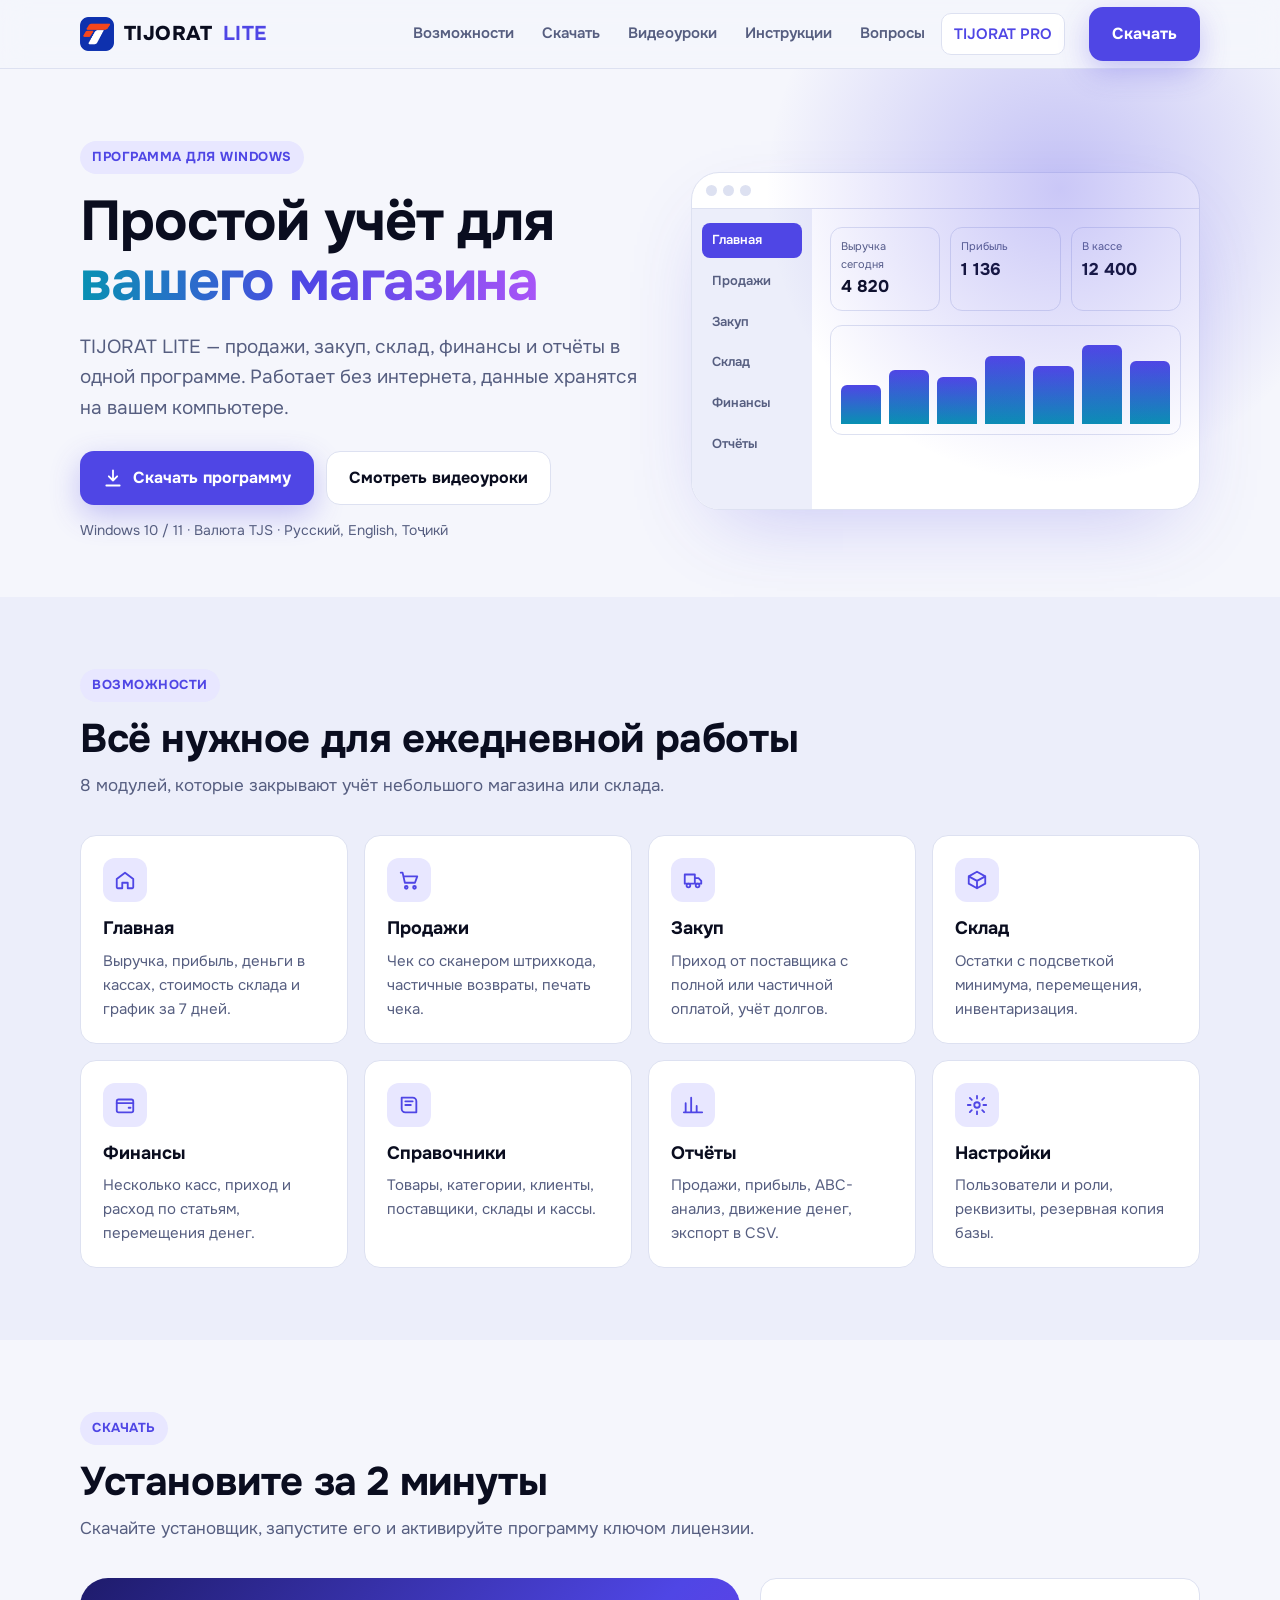
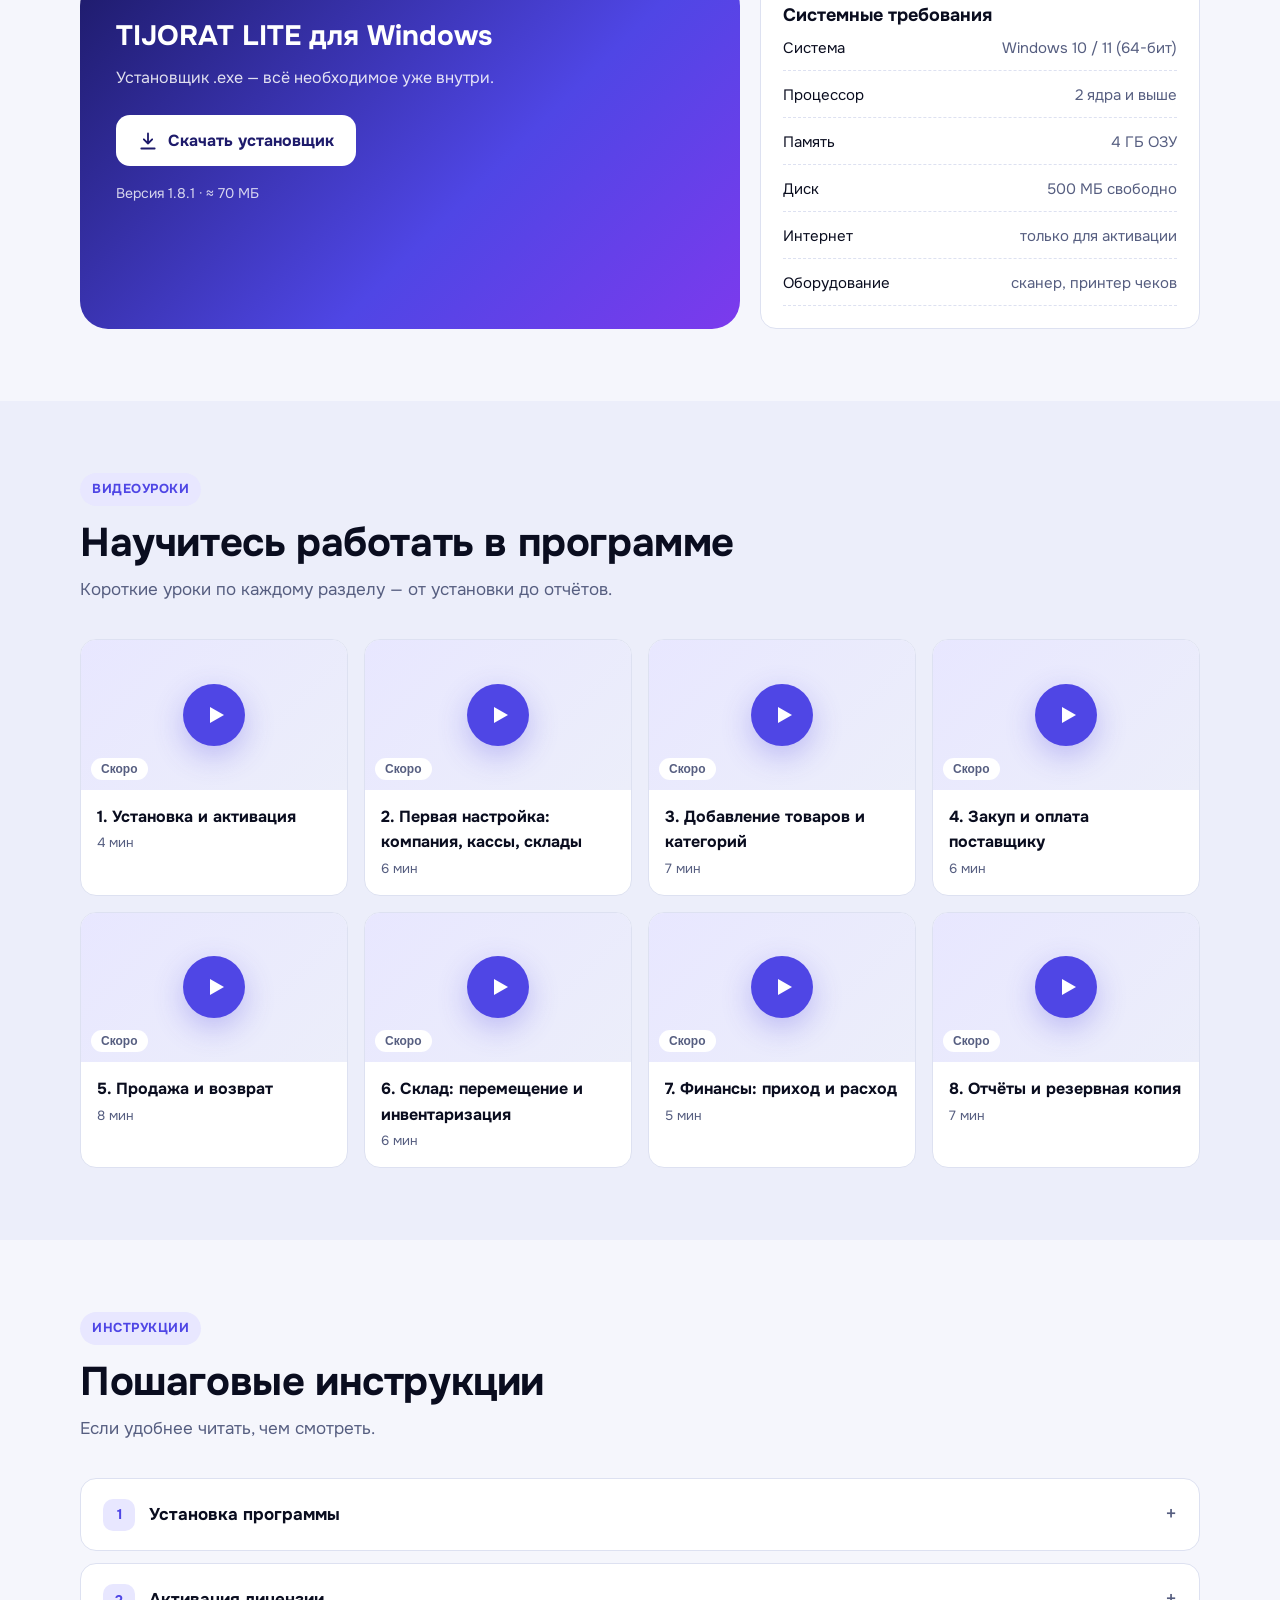
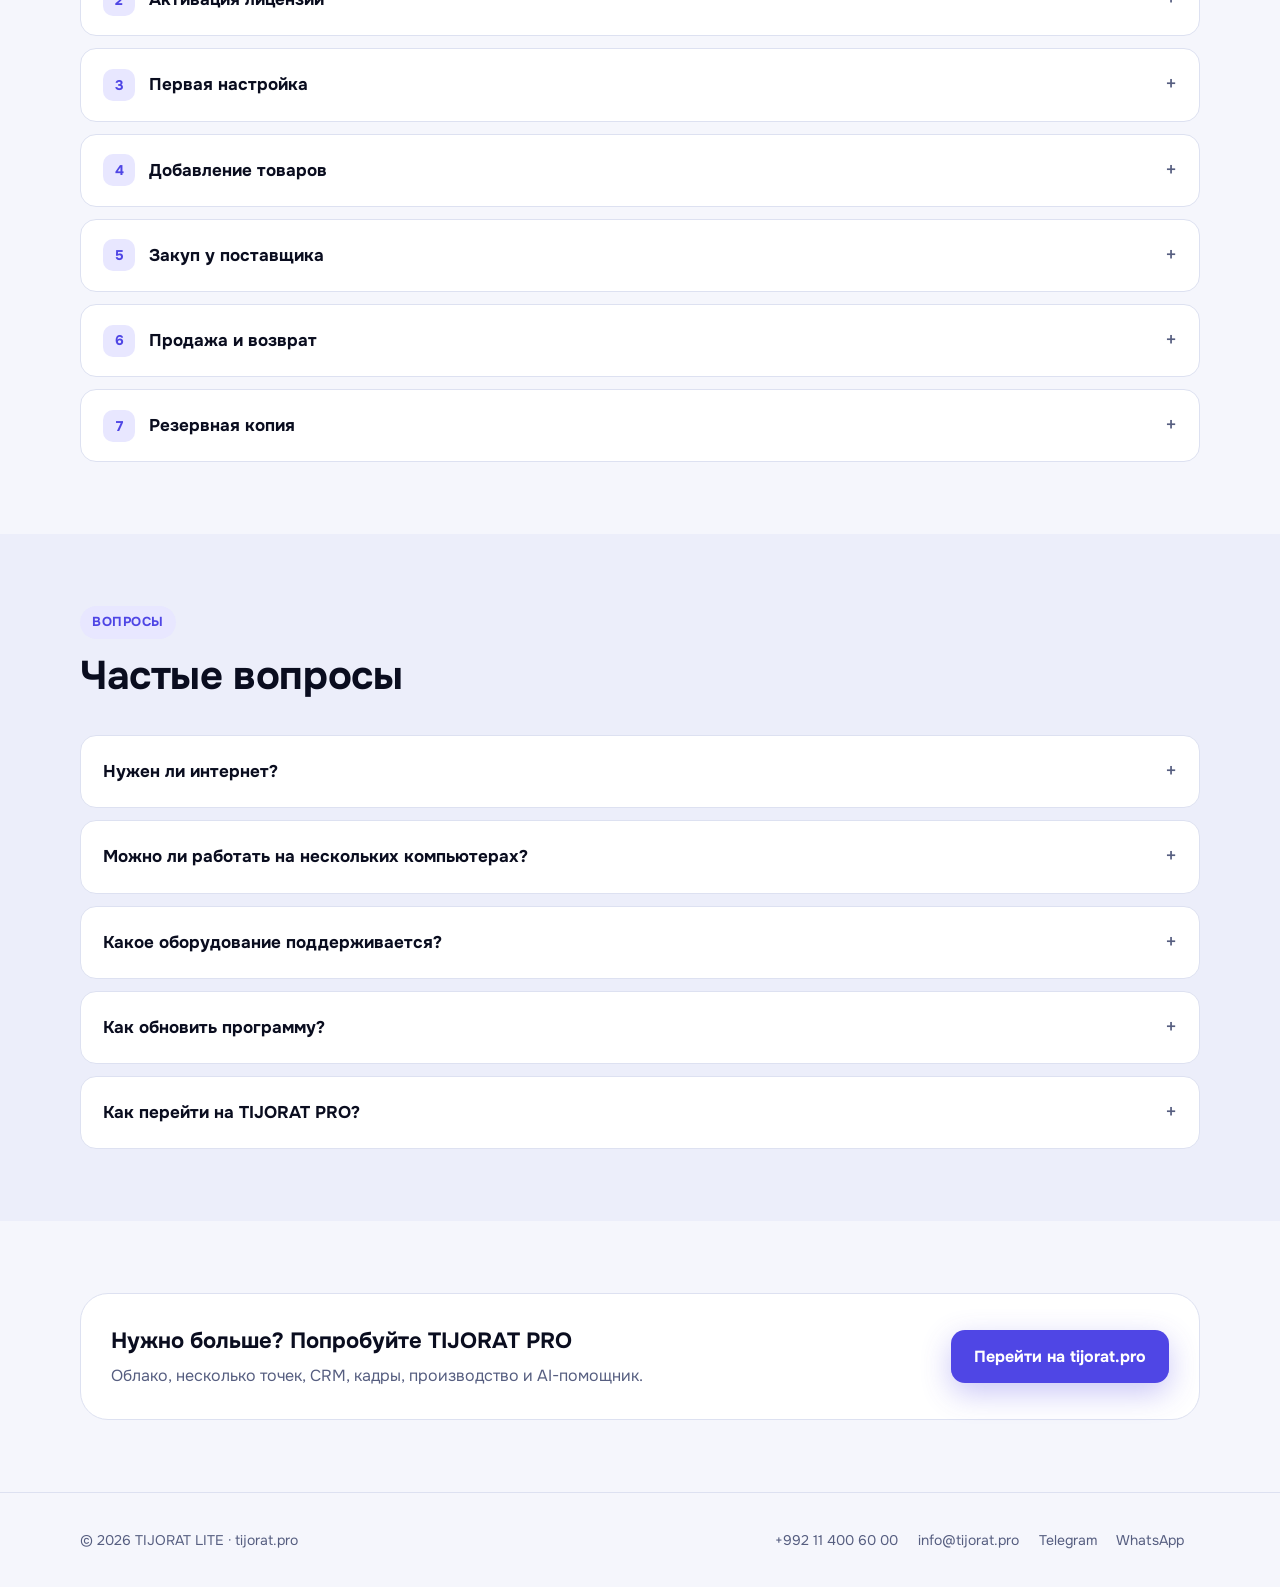
==== tijorat.lite/site/index.html @ 74579e00 "Add Lite website with license admin, link sites, user access settings - tijorat.lite: new lite.tijor" ====
<!doctype html>
<html lang="ru">
<head>
<meta charset="utf-8">
<meta name="viewport" content="width=device-width, initial-scale=1">
<title>TIJORAT LITE — простая программа учёта для магазина</title>
<meta name="description" content="TIJORAT LITE — офлайн-программа для Windows: продажи, закуп, склад, финансы и отчёты. Скачайте бесплатно, смотрите видеоуроки и инструкции.">
<link rel="icon" type="image/png" href="[data-uri]">
<link rel="apple-touch-icon" href="img/logo-mark.png">
<link rel="preconnect" href="https://fonts.googleapis.com">
<link rel="preconnect" href="https://fonts.gstatic.com" crossorigin>
<link href="https://fonts.googleapis.com/css2?family=Onest:wght@400;500;600;700;800&display=swap" rel="stylesheet">
<style>
:root {
  --bg:#f5f6fc; --soft:#eceefa; --card:#fff; --fg:#0a0d1f; --muted:#565e80; --line:#dde1f1;
  --brand:#4f46e5; --brand-ink:#fff; --brand-soft:#e8e7ff; --mint:#0891b2; --violet:#a855f7;
  --sun:#f59e0b; --glow:rgba(79,70,229,.30); --r-lg:28px; --r:16px;
  color-scheme: light;
}
@media (prefers-color-scheme: dark) {
  :root {
    --bg:#080b1c; --soft:#121733; --card:#0f1430; --fg:#eef1ff; --muted:#9aa3c7; --line:#232a4d;
    --brand:#7c74ff; --brand-soft:#1d1f4a; --mint:#22d3ee; --glow:rgba(124,116,255,.35);
    color-scheme: dark;
  }
}
* { box-sizing: border-box; }
html { scroll-behavior: smooth; scroll-padding-top: 80px; }
body { margin:0; background:var(--bg); color:var(--fg); font:16px/1.6 "Onest","Segoe UI",system-ui,sans-serif; }
a { color: var(--brand); }
.wrap { max-width:1160px; margin:0 auto; padding:0 20px; }
.btn { display:inline-flex; align-items:center; gap:10px; padding:13px 22px; border-radius:14px; font-weight:700; text-decoration:none; border:1px solid var(--line); color:var(--fg); background:var(--card); transition:transform .15s, box-shadow .15s; cursor:pointer; font:inherit; font-weight:700; }
.btn:hover { transform:translateY(-1px); }
.btn-brand { background:var(--brand); color:var(--brand-ink); border-color:transparent; box-shadow:0 10px 30px var(--glow); }
.btn svg { width:20px; height:20px; }

/* header */
header { position:sticky; top:0; z-index:50; backdrop-filter:blur(14px); background:color-mix(in srgb, var(--bg) 82%, transparent); border-bottom:1px solid var(--line); }
.bar { display:flex; align-items:center; gap:24px; height:68px; }
.logo { display:flex; align-items:center; gap:10px; font-weight:800; font-size:20px; color:var(--fg); text-decoration:none; letter-spacing:.02em; }
.logo img { width:34px; height:34px; }
.logo b { color:var(--brand); }
.links { display:flex; gap:4px; margin-left:auto; }
.links a { padding:8px 12px; border-radius:10px; color:var(--muted); text-decoration:none; font-weight:600; font-size:15px; }
.links a:hover { color:var(--fg); background:var(--soft); }
.links a.pro { color:var(--brand); }
.burger { display:none; margin-left:auto; background:none; border:1px solid var(--line); border-radius:10px; width:42px; height:42px; color:var(--fg); font-size:20px; cursor:pointer; }
@media (max-width:900px) {
  .links { display:none; position:absolute; top:68px; left:0; right:0; flex-direction:column; background:var(--card); padding:12px 16px; border-bottom:1px solid var(--line); }
  .links.open { display:flex; }
  .links a { padding:14px; font-size:17px; }
  .burger { display:block; }
  .bar .btn-brand { display:none; }
}

/* hero */
.hero { padding:72px 0 56px; position:relative; overflow:hidden; }
.hero::before { content:""; position:absolute; inset:-200px -100px auto auto; width:640px; height:640px; background:radial-gradient(circle, var(--glow), transparent 65%); pointer-events:none; }
.hero-grid { display:grid; grid-template-columns:1.05fr .95fr; gap:48px; align-items:center; }
.tag { display:inline-block; padding:6px 12px; border-radius:999px; background:var(--brand-soft); color:var(--brand); font-weight:700; font-size:13px; letter-spacing:.04em; text-transform:uppercase; }
h1 { font-size:clamp(34px,5vw,56px); line-height:1.08; margin:18px 0; letter-spacing:-.02em; }
h1 span { background:linear-gradient(90deg,var(--mint),var(--brand),var(--violet)); -webkit-background-clip:text; background-clip:text; color:transparent; }
.lead { color:var(--muted); font-size:19px; max-width:560px; }
.cta { display:flex; flex-wrap:wrap; gap:12px; margin:28px 0 14px; }
.meta { color:var(--muted); font-size:14px; }
.mock { background:var(--card); border:1px solid var(--line); border-radius:var(--r-lg); box-shadow:0 30px 80px -30px var(--glow); overflow:hidden; }
.mock-top { display:flex; gap:6px; padding:12px 14px; border-bottom:1px solid var(--line); }
.mock-top i { width:11px; height:11px; border-radius:50%; background:var(--line); }
.mock-body { display:grid; grid-template-columns:120px 1fr; min-height:300px; }
.mock-side { background:var(--soft); padding:14px 10px; display:grid; gap:6px; align-content:start; font-size:13px; font-weight:600; color:var(--muted); }
.mock-side div { padding:7px 10px; border-radius:8px; }
.mock-side .on { background:var(--brand); color:#fff; }
.mock-main { padding:18px; display:grid; gap:14px; align-content:start; }
.kpis { display:grid; grid-template-columns:repeat(3,1fr); gap:10px; }
.kpi { border:1px solid var(--line); border-radius:12px; padding:10px; }
.kpi small { color:var(--muted); font-size:11px; display:block; }
.kpi b { font-size:17px; }
.bars { display:flex; align-items:flex-end; gap:8px; height:110px; padding:10px; border:1px solid var(--line); border-radius:12px; }
.bars span { flex:1; border-radius:6px 6px 0 0; background:linear-gradient(var(--brand),var(--mint)); }
@media (max-width:900px) { .hero-grid { grid-template-columns:1fr; } .hero { padding-top:44px; } }

/* sections */
section { padding:72px 0; }
.alt { background:var(--soft); }
.head { max-width:720px; margin-bottom:36px; }
h2 { font-size:clamp(28px,3.6vw,40px); line-height:1.15; margin:14px 0 10px; letter-spacing:-.01em; }
.head p { color:var(--muted); margin:0; font-size:17px; }
.grid { display:grid; gap:16px; grid-template-columns:repeat(auto-fill,minmax(250px,1fr)); }
.card { background:var(--card); border:1px solid var(--line); border-radius:var(--r); padding:22px; }
.card h3 { margin:12px 0 6px; font-size:18px; }
.card p { margin:0; color:var(--muted); font-size:15px; }
.ico { width:44px; height:44px; border-radius:12px; display:grid; place-items:center; background:var(--brand-soft); color:var(--brand); }
.ico svg { width:22px; height:22px; }

/* download */
.dl { display:grid; grid-template-columns:1.2fr .8fr; gap:20px; }
.dl-main { background:linear-gradient(135deg,#1e1b6b,var(--brand) 60%,#7c3aed); color:#fff; border-radius:var(--r-lg); padding:36px; position:relative; overflow:hidden; }
.dl-main h3 { font-size:28px; margin:0 0 6px; }
.dl-main p { opacity:.85; margin:0 0 24px; }
.dl-main .btn { background:#fff; color:#1e1b6b; border:0; }
.dl-main .ver { margin-top:16px; font-size:14px; opacity:.8; }
.req { list-style:none; padding:0; margin:0; display:grid; gap:12px; }
.req li { display:flex; justify-content:space-between; gap:12px; border-bottom:1px dashed var(--line); padding-bottom:10px; font-size:15px; }
.req li span { color:var(--muted); }
@media (max-width:800px) { .dl { grid-template-columns:1fr; } .dl-main { padding:26px; } }

/* videos */
.video { background:var(--card); border:1px solid var(--line); border-radius:var(--r); overflow:hidden; }
.thumb { aspect-ratio:16/9; position:relative; background:linear-gradient(135deg,var(--brand-soft),var(--soft)); display:grid; place-items:center; cursor:pointer; border:0; width:100%; padding:0; }
.thumb img { position:absolute; inset:0; width:100%; height:100%; object-fit:cover; }
.thumb .play { position:relative; width:62px; height:62px; border-radius:50%; background:var(--brand); display:grid; place-items:center; box-shadow:0 10px 30px var(--glow); }
.thumb .play svg { width:24px; height:24px; fill:#fff; margin-left:4px; }
.thumb .soon { position:absolute; bottom:10px; left:10px; background:var(--card); color:var(--muted); font-size:12px; font-weight:700; padding:4px 10px; border-radius:999px; }
.video iframe { width:100%; aspect-ratio:16/9; border:0; display:block; }
.video .vt { padding:14px 16px; }
.video .vt b { display:block; }
.video .vt small { color:var(--muted); }

/* guides */
.guides { display:grid; gap:12px; }
details { background:var(--card); border:1px solid var(--line); border-radius:var(--r); padding:0 22px; }
summary { cursor:pointer; list-style:none; padding:18px 0; font-weight:700; font-size:17px; display:flex; gap:14px; align-items:center; }
summary::-webkit-details-marker { display:none; }
summary .n { flex:none; width:32px; height:32px; border-radius:10px; background:var(--brand-soft); color:var(--brand); display:grid; place-items:center; font-size:14px; }
summary::after { content:"+"; margin-left:auto; color:var(--muted); font-size:22px; font-weight:400; }
details[open] summary::after { content:"−"; }
details ol, details ul { margin:0 0 20px; padding-left:22px; color:var(--muted); }
details li { margin:6px 0; }
details li b { color:var(--fg); }

/* pro banner */
.pro { display:flex; flex-wrap:wrap; gap:20px; align-items:center; justify-content:space-between; border:1px solid var(--line); background:var(--card); border-radius:var(--r-lg); padding:30px; }
.pro h3 { margin:0 0 4px; font-size:22px; }
.pro p { margin:0; color:var(--muted); }

footer { border-top:1px solid var(--line); padding:36px 0; color:var(--muted); font-size:14px; }
.f { display:flex; flex-wrap:wrap; gap:20px; justify-content:space-between; align-items:center; }
.f a { color:var(--muted); text-decoration:none; margin-right:16px; }
.f a:hover { color:var(--fg); }
</style>
</head>
<body>

<header>
  <div class="wrap bar">
    <a class="logo" href="#top"><img src="img/logo-mark.png" alt="">TIJORAT <b>LITE</b></a>
    <nav class="links" id="nav">
      <a href="#features">Возможности</a>
      <a href="#download">Скачать</a>
      <a href="#videos">Видеоуроки</a>
      <a href="#guides">Инструкции</a>
      <a href="#faq">Вопросы</a>
      <a class="pro" href="https://tijorat.pro" target="_blank" rel="noopener">TIJORAT PRO</a>
    </nav>
    <a class="btn btn-brand" href="#download">Скачать</a>
    <button class="burger" id="burger" aria-label="Меню">☰</button>
  </div>
</header>

<main id="top">
<!-- HERO -->
<div class="hero">
  <div class="wrap hero-grid">
    <div>
      <span class="tag">Программа для Windows</span>
      <h1>Простой учёт для <span>вашего магазина</span></h1>
      <p class="lead">TIJORAT LITE — продажи, закуп, склад, финансы и отчёты в одной программе. Работает без интернета, данные хранятся на вашем компьютере.</p>
      <div class="cta">
        <a class="btn btn-brand" href="#download"><svg viewBox="0 0 24 24" fill="none" stroke="currentColor" stroke-width="2.2" stroke-linecap="round" stroke-linejoin="round"><path d="M12 3v12m0 0-5-5m5 5 5-5M4 21h16"/></svg>Скачать программу</a>
        <a class="btn" href="#videos">Смотреть видеоуроки</a>
      </div>
      <div class="meta">Windows 10 / 11 · Валюта TJS · Русский, English, Тоҷикӣ</div>
    </div>
    <div class="mock" aria-hidden="true">
      <div class="mock-top"><i></i><i></i><i></i></div>
      <div class="mock-body">
        <div class="mock-side"><div class="on">Главная</div><div>Продажи</div><div>Закуп</div><div>Склад</div><div>Финансы</div><div>Отчёты</div></div>
        <div class="mock-main">
          <div class="kpis">
            <div class="kpi"><small>Выручка сегодня</small><b>4 820</b></div>
            <div class="kpi"><small>Прибыль</small><b>1 136</b></div>
            <div class="kpi"><small>В кассе</small><b>12 400</b></div>
          </div>
          <div class="bars"><span style="height:45%"></span><span style="height:62%"></span><span style="height:54%"></span><span style="height:78%"></span><span style="height:66%"></span><span style="height:90%"></span><span style="height:72%"></span></div>
        </div>
      </div>
    </div>
  </div>
</div>

<!-- FEATURES -->
<section id="features" class="alt">
  <div class="wrap">
    <div class="head"><span class="tag">Возможности</span><h2>Всё нужное для ежедневной работы</h2><p>8 модулей, которые закрывают учёт небольшого магазина или склада.</p></div>
    <div class="grid" id="feat"></div>
  </div>
</section>

<!-- DOWNLOAD -->
<section id="download">
  <div class="wrap">
    <div class="head"><span class="tag">Скачать</span><h2>Установите за 2 минуты</h2><p>Скачайте установщик, запустите его и активируйте программу ключом лицензии.</p></div>
    <div class="dl">
      <div class="dl-main">
        <h3>TIJORAT LITE для Windows</h3>
        <p>Установщик .exe — всё необходимое уже внутри.</p>
        <a class="btn" id="dl-link" href="downloads/TijoratLite-Setup.exe" download><svg viewBox="0 0 24 24" fill="none" stroke="currentColor" stroke-width="2.2" stroke-linecap="round" stroke-linejoin="round"><path d="M12 3v12m0 0-5-5m5 5 5-5M4 21h16"/></svg>Скачать установщик</a>
        <div class="ver" id="dl-ver"></div>
      </div>
      <div class="card">
        <h3 style="margin-top:0">Системные требования</h3>
        <ul class="req">
          <li>Система <span>Windows 10 / 11 (64-бит)</span></li>
          <li>Процессор <span>2 ядра и выше</span></li>
          <li>Память <span>4 ГБ ОЗУ</span></li>
          <li>Диск <span>500 МБ свободно</span></li>
          <li>Интернет <span>только для активации</span></li>
          <li>Оборудование <span>сканер, принтер чеков</span></li>
        </ul>
      </div>
    </div>
  </div>
</section>

<!-- VIDEOS -->
<section id="videos" class="alt">
  <div class="wrap">
    <div class="head"><span class="tag">Видеоуроки</span><h2>Научитесь работать в программе</h2><p>Короткие уроки по каждому разделу — от установки до отчётов.</p></div>
    <div class="grid" id="vids"></div>
  </div>
</section>

<!-- GUIDES -->
<section id="guides">
  <div class="wrap">
    <div class="head"><span class="tag">Инструкции</span><h2>Пошаговые инструкции</h2><p>Если удобнее читать, чем смотреть.</p></div>
    <div class="guides" id="guide-list"></div>
  </div>
</section>

<!-- FAQ -->
<section id="faq" class="alt">
  <div class="wrap">
    <div class="head"><span class="tag">Вопросы</span><h2>Частые вопросы</h2></div>
    <div class="guides" id="faq-list"></div>
  </div>
</section>

<section>
  <div class="wrap">
    <div class="pro">
      <div><h3>Нужно больше? Попробуйте TIJORAT PRO</h3><p>Облако, несколько точек, CRM, кадры, производство и AI-помощник.</p></div>
      <a class="btn btn-brand" href="https://tijorat.pro" target="_blank" rel="noopener">Перейти на tijorat.pro</a>
    </div>
  </div>
</section>
</main>

<footer>
  <div class="wrap f">
    <div>© <span id="year"></span> TIJORAT LITE · <a href="https://tijorat.pro" target="_blank" rel="noopener">tijorat.pro</a></div>
    <div>
      <a href="tel:+992114006000">+992 11 400 60 00</a>
      <a href="mailto:info@tijorat.pro">info@tijorat.pro</a>
      <a href="https://t.me/tijorat_pro" target="_blank" rel="noopener">Telegram</a>
      <a href="https://wa.me/992114006000" target="_blank" rel="noopener">WhatsApp</a>
    </div>
  </div>
</footer>

<script>
/* ===================== НАСТРОЙКИ — меняйте здесь ===================== */
const CONFIG = {
  version: "1.8.1",
  // Файл установщика положите в папку downloads/ (или укажите полную ссылку)
  downloadUrl: "downloads/TijoratLite-Setup-1.8.1.exe",
  downloadSize: "≈ 70 МБ",
  // Видеоуроки: youtube — ID ролика (часть после v=). Пустой ID = «Скоро».
  videos: [
    { title: "Установка и активация", time: "4 мин", youtube: "" },
    { title: "Первая настройка: компания, кассы, склады", time: "6 мин", youtube: "" },
    { title: "Добавление товаров и категорий", time: "7 мин", youtube: "" },
    { title: "Закуп и оплата поставщику", time: "6 мин", youtube: "" },
    { title: "Продажа и возврат", time: "8 мин", youtube: "" },
    { title: "Склад: перемещение и инвентаризация", time: "6 мин", youtube: "" },
    { title: "Финансы: приход и расход", time: "5 мин", youtube: "" },
    { title: "Отчёты и резервная копия", time: "7 мин", youtube: "" }
  ]
};
/* ===================================================================== */

const I = {
  home:'<path d="M3 11 12 4l9 7v9a1 1 0 0 1-1 1h-5v-6H9v6H4a1 1 0 0 1-1-1z"/>',
  cart:'<circle cx="9" cy="20" r="1.5"/><circle cx="18" cy="20" r="1.5"/><path d="M3 4h2l2.5 11h11L21 8H6.5"/>',
  truck:'<path d="M3 6h11v10H3zM14 10h4l3 3v3h-7"/><circle cx="7" cy="18" r="2"/><circle cx="17" cy="18" r="2"/>',
  box:'<path d="M21 8 12 3 3 8v8l9 5 9-5zM3 8l9 5 9-5M12 13v8"/>',
  wallet:'<rect x="3" y="6" width="18" height="14" rx="2"/><path d="M3 10h18M16 15h2"/>',
  book:'<path d="M4 4h12a4 4 0 0 1 4 4v12H8a4 4 0 0 1-4-4z"/><path d="M8 8h8M8 12h6"/>',
  chart:'<path d="M4 20V10M10 20V4M16 20v-7M22 20H2"/>',
  gear:'<circle cx="12" cy="12" r="3"/><path d="M12 2v3M12 19v3M4.2 4.2l2.1 2.1M17.7 17.7l2.1 2.1M2 12h3M19 12h3M4.2 19.8l2.1-2.1M17.7 6.3l2.1-2.1"/>'
};
const svg = p => `<svg viewBox="0 0 24 24" fill="none" stroke="currentColor" stroke-width="2" stroke-linecap="round" stroke-linejoin="round">${p}</svg>`;

const FEATURES = [
  ["home","Главная","Выручка, прибыль, деньги в кассах, стоимость склада и график за 7 дней."],
  ["cart","Продажи","Чек со сканером штрихкода, частичные возвраты, печать чека."],
  ["truck","Закуп","Приход от поставщика с полной или частичной оплатой, учёт долгов."],
  ["box","Склад","Остатки с подсветкой минимума, перемещения, инвентаризация."],
  ["wallet","Финансы","Несколько касс, приход и расход по статьям, перемещения денег."],
  ["book","Справочники","Товары, категории, клиенты, поставщики, склады и кассы."],
  ["chart","Отчёты","Продажи, прибыль, ABC-анализ, движение денег, экспорт в CSV."],
  ["gear","Настройки","Пользователи и роли, реквизиты, резервная копия базы."]
];

const GUIDES = [
  ["Установка программы", `<ol>
    <li>Скачайте установщик в разделе <a href="#download">«Скачать»</a>.</li>
    <li>Запустите файл <b>TijoratLite-Setup.exe</b>. Если Windows покажет предупреждение — нажмите <b>«Подробнее» → «Выполнить в любом случае»</b>.</li>
    <li>Следуйте шагам мастера установки и нажмите <b>«Готово»</b>.</li>
    <li>Ярлык <b>TIJORAT LITE</b> появится на рабочем столе.</li></ol>`],
  ["Активация лицензии", `<ol>
    <li>При первом запуске откроется окно активации.</li>
    <li>Введите <b>ключ лицензии</b>, полученный от менеджера, и нажмите <b>«Активировать»</b>.</li>
    <li>Для активации нужен интернет. После неё программа работает офлайн.</li>
    <li>Ключа нет? Напишите нам в <a href="https://t.me/tijorat_pro" target="_blank" rel="noopener">Telegram</a>.</li></ol>`],
  ["Первая настройка", `<ol>
    <li>Откройте <b>Настройки</b> и заполните реквизиты компании.</li>
    <li>В <b>Справочниках</b> создайте склады и кассы (наличные, карта).</li>
    <li>Добавьте пользователей и назначьте роли: администратор, кассир.</li>
    <li>Выберите метод себестоимости: <b>FIFO</b> или <b>средневзвешенная</b>.</li></ol>`],
  ["Добавление товаров", `<ol>
    <li><b>Справочники → Товары → Добавить</b>.</li>
    <li>Укажите название, категорию, единицу, штрихкод и цену продажи.</li>
    <li>Задайте <b>минимальный остаток</b> — программа подсветит товар, когда он заканчивается.</li>
    <li>Остатки появятся после первого закупа.</li></ol>`],
  ["Закуп у поставщика", `<ol>
    <li><b>Закуп → Новый приход</b>, выберите поставщика и склад.</li>
    <li>Добавьте товары, количество и цену закупки.</li>
    <li>Укажите сумму оплаты: полную, частичную или 0 — остаток станет долгом.</li>
    <li>Нажмите <b>«Провести»</b>. Долг погашается в разделе «Долги по поставщикам».</li></ol>`],
  ["Продажа и возврат", `<ol>
    <li><b>Продажи</b>: сканируйте штрихкод или ищите товар по названию/артикулу.</li>
    <li>Нажмите <b>«Оплатить»</b>, выберите кассу (наличные / карта) или продажу в долг.</li>
    <li>Для возврата откройте историю продаж, выберите чек и отметьте возвращаемые позиции.</li></ol>`],
  ["Резервная копия", `<ul>
    <li><b>Настройки → Резервная копия → Создать копию</b>.</li>
    <li>Храните копию на флешке или в облаке — так данные не потеряются.</li>
    <li>Восстановление выполняется там же кнопкой <b>«Восстановить»</b>.</li></ul>`]
];

const FAQ = [
  ["Нужен ли интернет?", "Только для активации лицензии. Вся работа идёт офлайн, данные хранятся на вашем компьютере."],
  ["Можно ли работать на нескольких компьютерах?", "Каждая установка активируется своим ключом и хранит свою базу. Для нескольких точек с общей базой подойдёт TIJORAT PRO."],
  ["Какое оборудование поддерживается?", "Сканеры штрихкода (USB, как клавиатура) и принтеры чеков, установленные в Windows."],
  ["Как обновить программу?", "Скачайте новую версию с этого сайта и установите поверх старой — данные сохранятся."],
  ["Как перейти на TIJORAT PRO?", `Оставьте заявку на <a href="https://tijorat.pro" target="_blank" rel="noopener">tijorat.pro</a> — поможем перенести данные.`]
];

const $ = id => document.getElementById(id);
$("feat").innerHTML = FEATURES.map(([i,t,d]) => `<div class="card"><div class="ico">${svg(I[i])}</div><h3>${t}</h3><p>${d}</p></div>`).join("");

$("dl-link").href = CONFIG.downloadUrl;
$("dl-ver").textContent = `Версия ${CONFIG.version} · ${CONFIG.downloadSize}`;

$("vids").innerHTML = CONFIG.videos.map((v, n) => `
  <div class="video">
    <button class="thumb" data-yt="${v.youtube}" aria-label="${v.title}">
      ${v.youtube ? `<img loading="lazy" src="https://i.ytimg.com/vi/${v.youtube}/hqdefault.jpg" alt="">` : `<span class="soon">Скоро</span>`}
      <span class="play"><svg viewBox="0 0 24 24"><path d="M6 4l14 8-14 8z"/></svg></span>
    </button>
    <div class="vt"><b>${n + 1}. ${v.title}</b><small>${v.time}</small></div>
  </div>`).join("");
$("vids").addEventListener("click", e => {
  const b = e.target.closest(".thumb"); if (!b || !b.dataset.yt) return;
  const f = document.createElement("iframe");
  f.src = `https://www.youtube-nocookie.com/embed/${b.dataset.yt}?autoplay=1&rel=0`;
  f.allow = "autoplay; encrypted-media; picture-in-picture"; f.allowFullscreen = true;
  b.replaceWith(f);
});

const acc = (list, num) => list.map(([t, b], i) =>
  `<details><summary>${num ? `<span class="n">${i + 1}</span>` : ""}${t}</summary>${num ? b : `<p style="margin:0 0 20px;color:var(--muted)">${b}</p>`}</details>`).join("");
$("guide-list").innerHTML = acc(GUIDES, true);
$("faq-list").innerHTML = acc(FAQ, false);

$("year").textContent = new Date().getFullYear();
$("burger").onclick = () => $("nav").classList.toggle("open");
$("nav").addEventListener("click", e => { if (e.target.tagName === "A") $("nav").classList.remove("open"); });
</script>
</body>
</html>
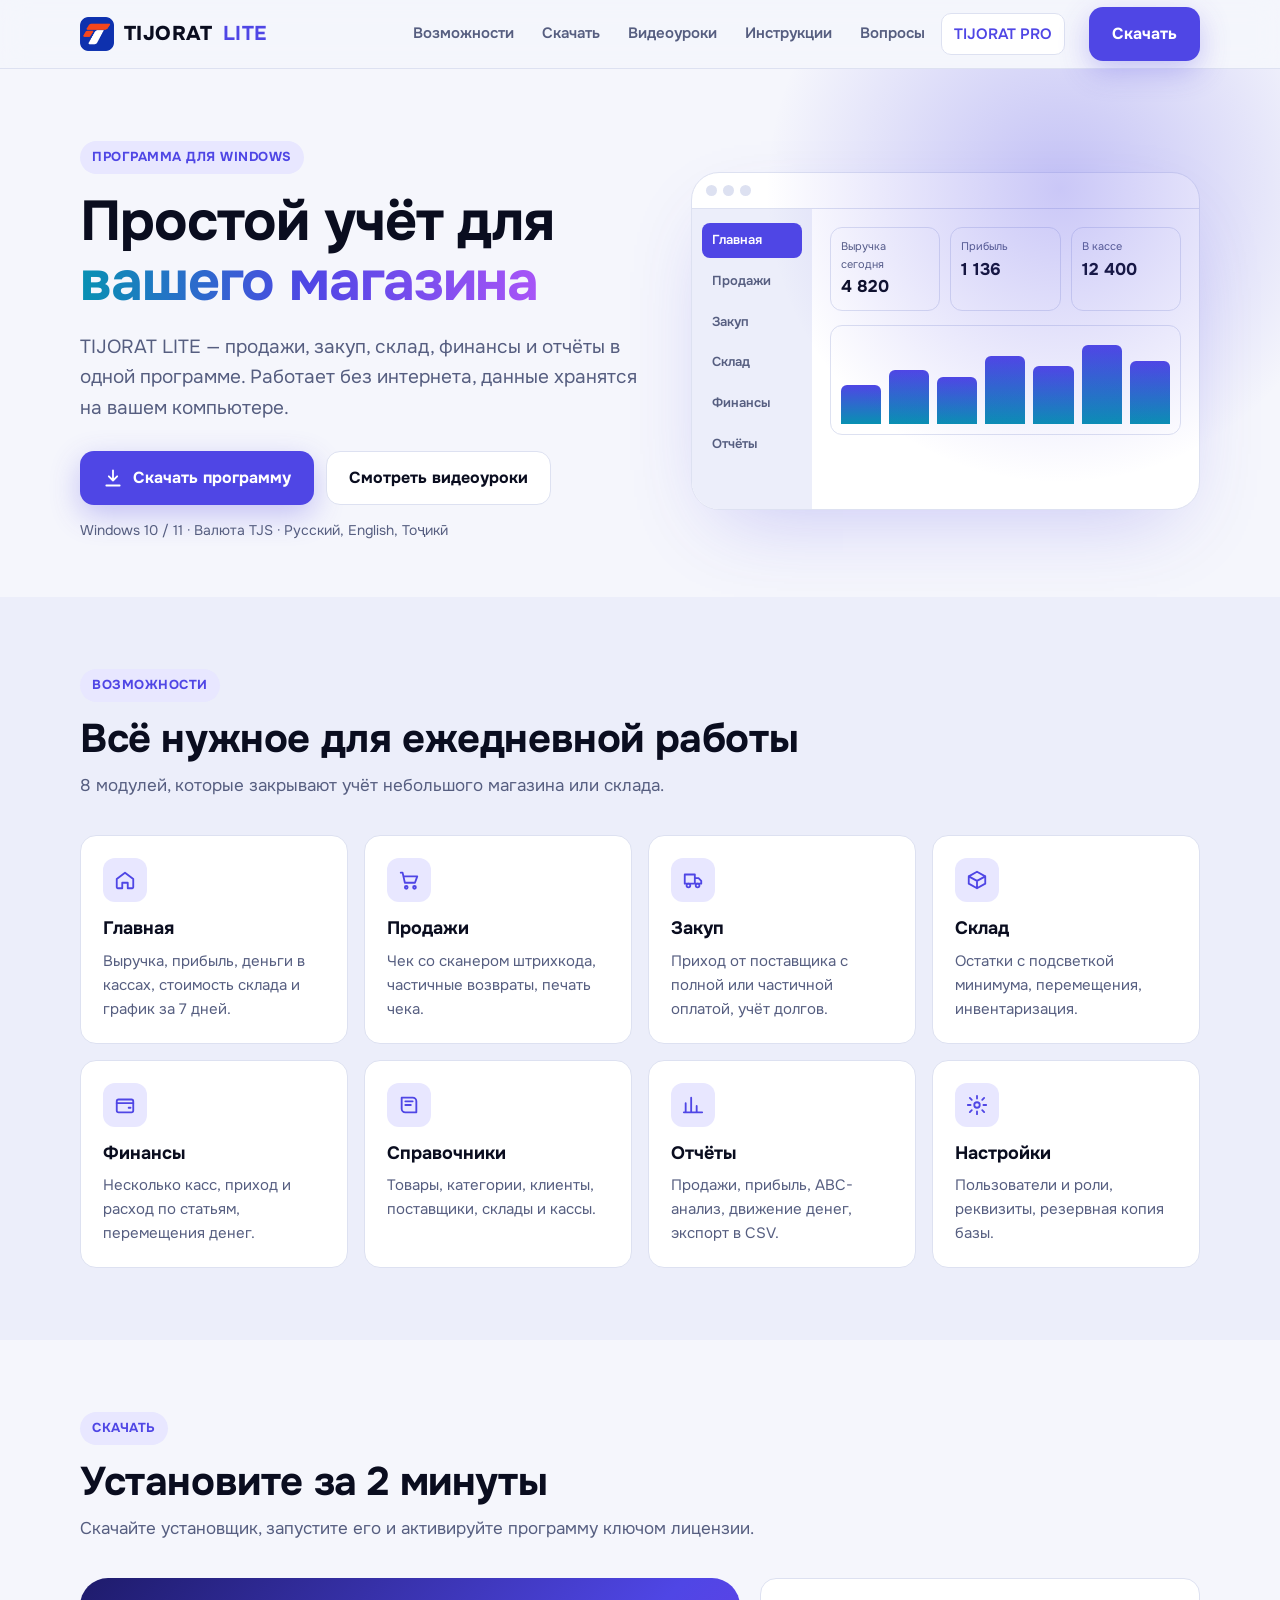
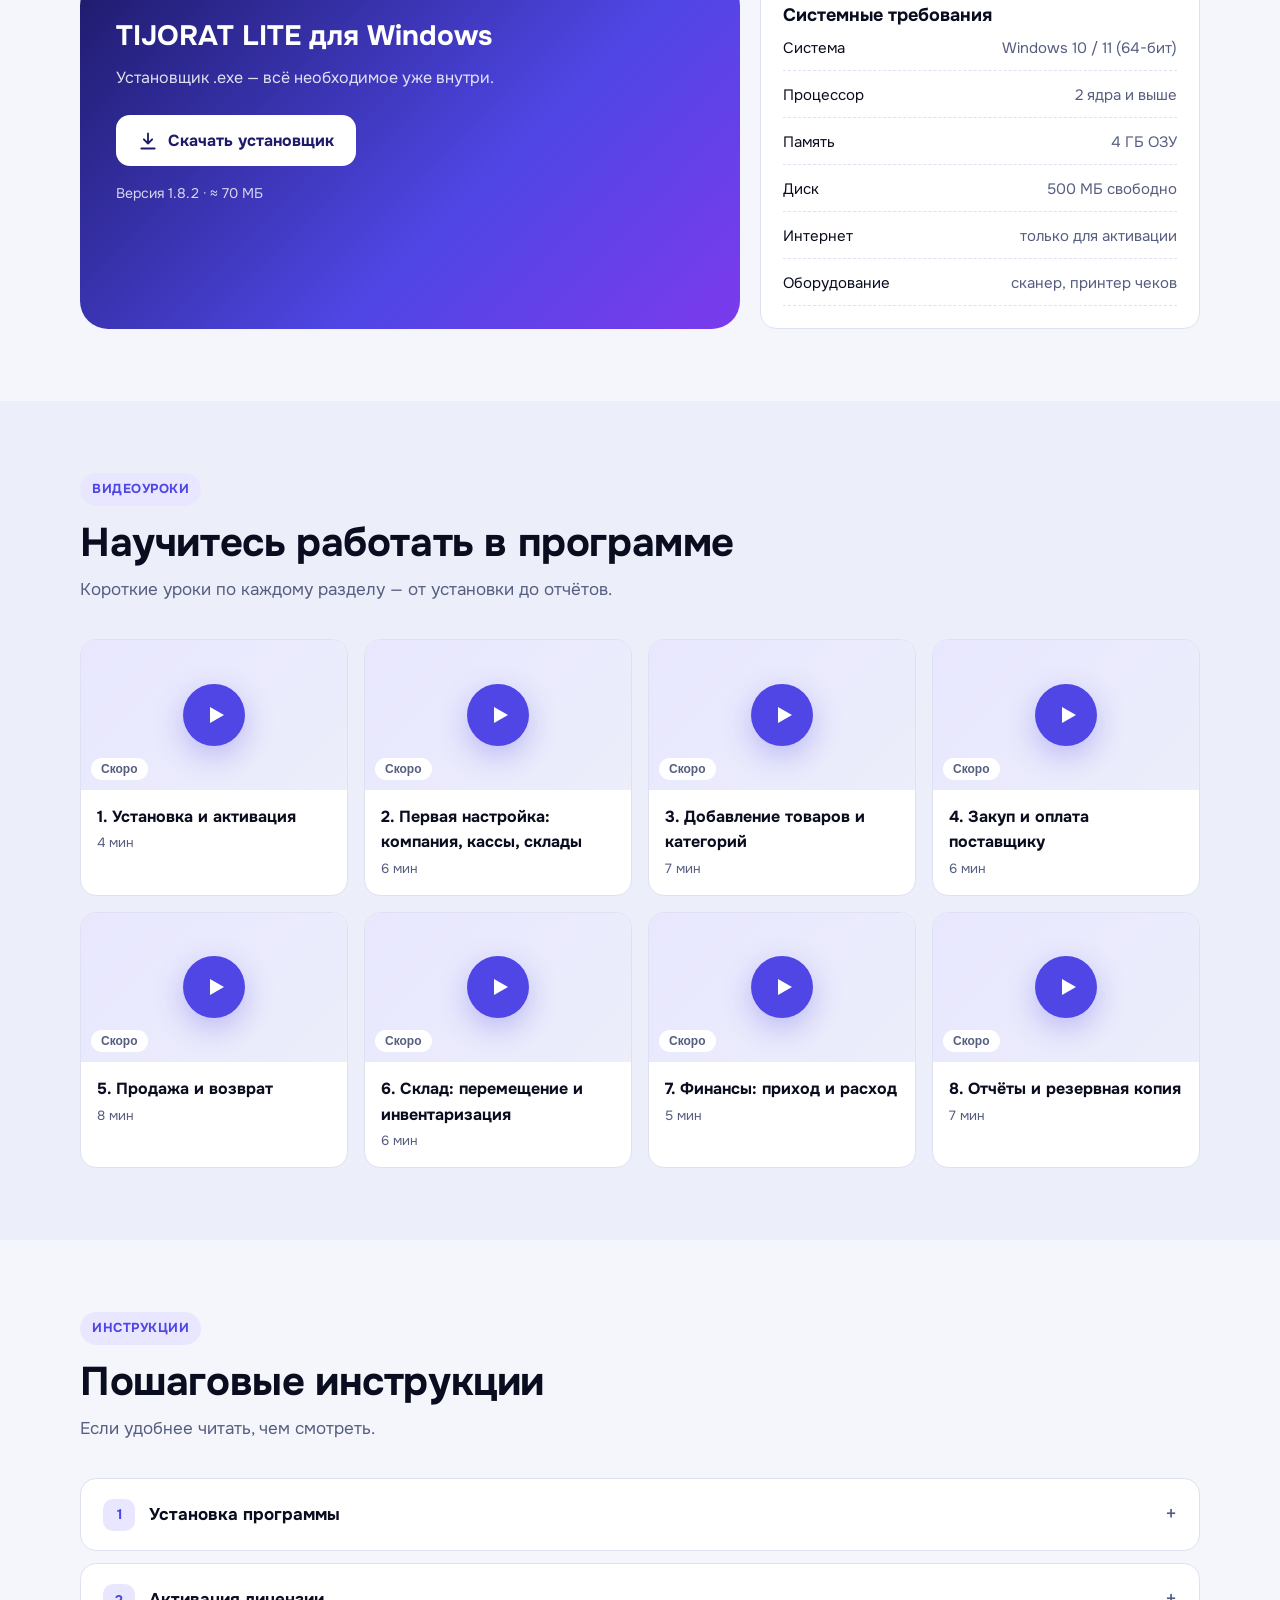
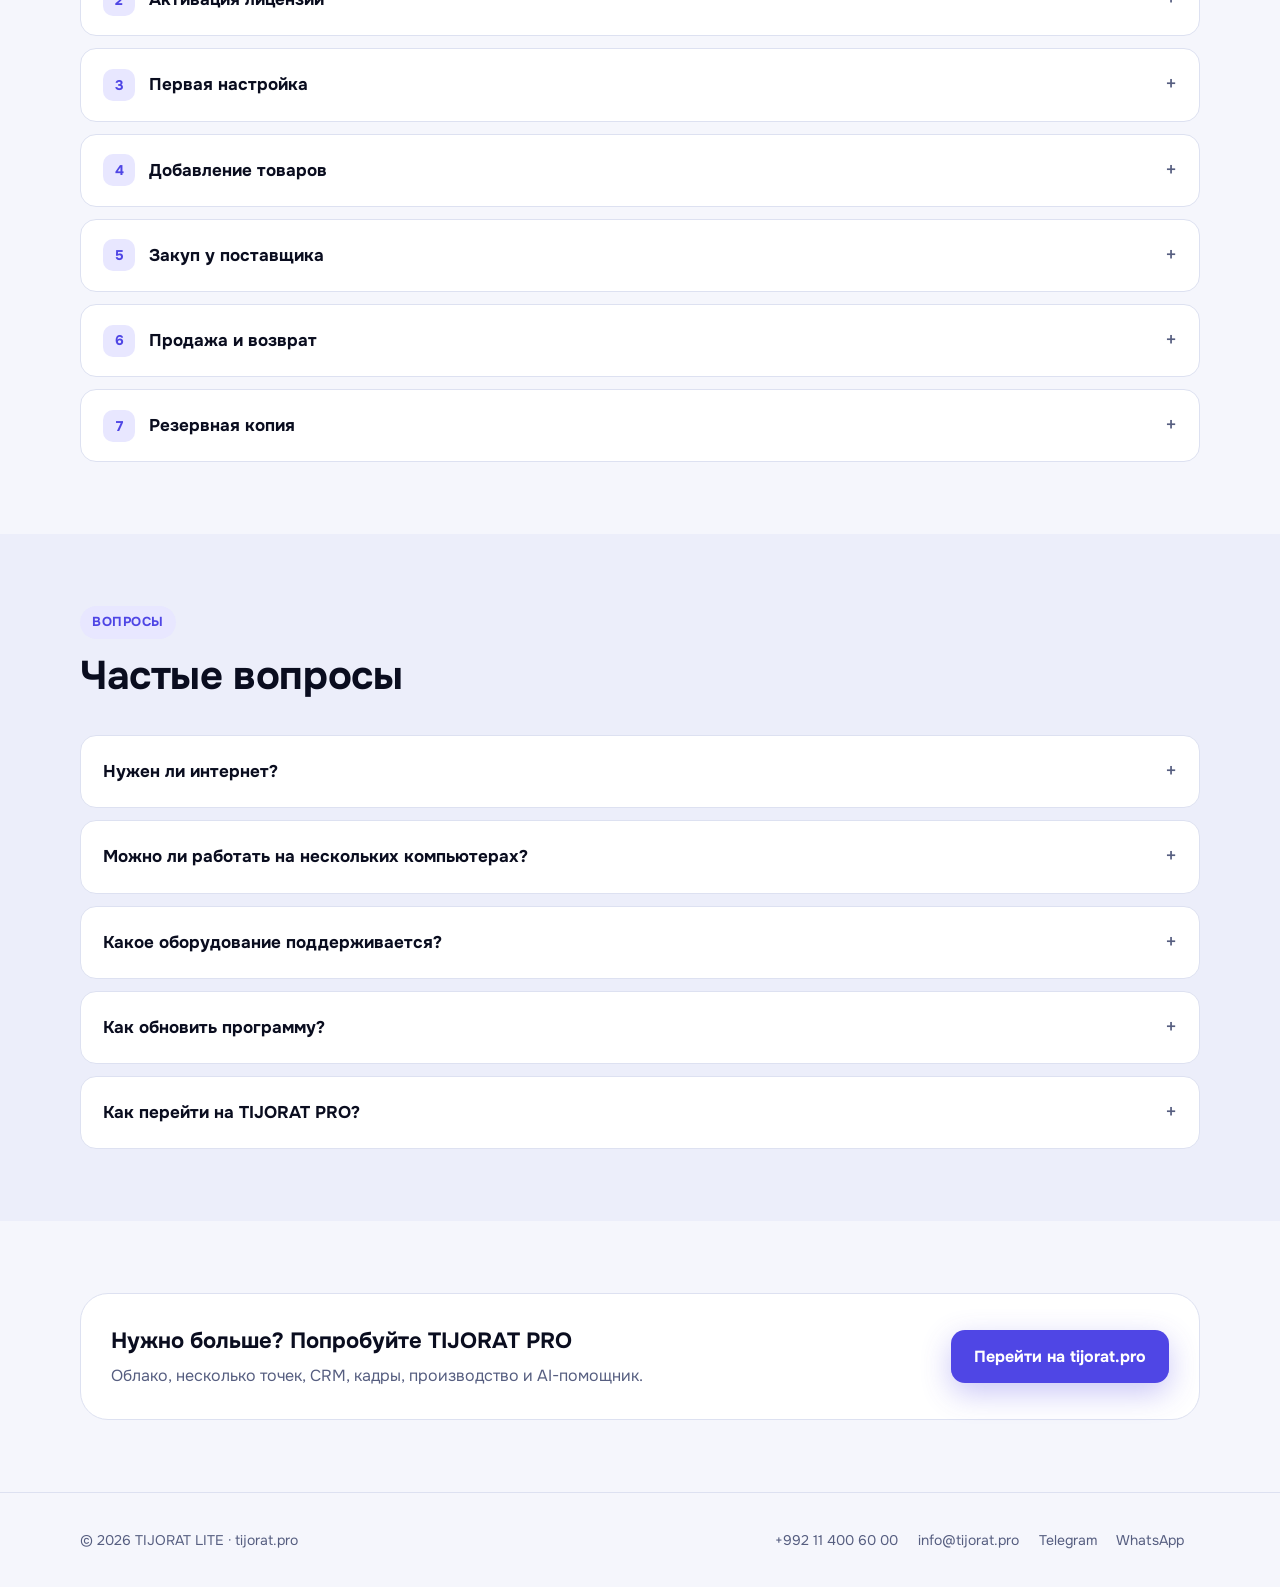
==== commit faa4ffa3: "Release 1.8.3: in-app auto-update from login window, brand-colored contact icons - Login window chec" ====
--- a/tijorat.lite/site/index.html
+++ b/tijorat.lite/site/index.html
@@ -271,9 +271,9 @@
 <script>
 /* ===================== НАСТРОЙКИ — меняйте здесь ===================== */
 const CONFIG = {
-  version: "1.8.1",
+  version: "1.8.2",
   // Файл установщика положите в папку downloads/ (или укажите полную ссылку)
-  downloadUrl: "downloads/TijoratLite-Setup-1.8.1.exe",
+  downloadUrl: "downloads/TijoratLite-Setup-1.8.2.exe",
   downloadSize: "≈ 70 МБ",
   // Видеоуроки: youtube — ID ролика (часть после v=). Пустой ID = «Скоро».
   videos: [
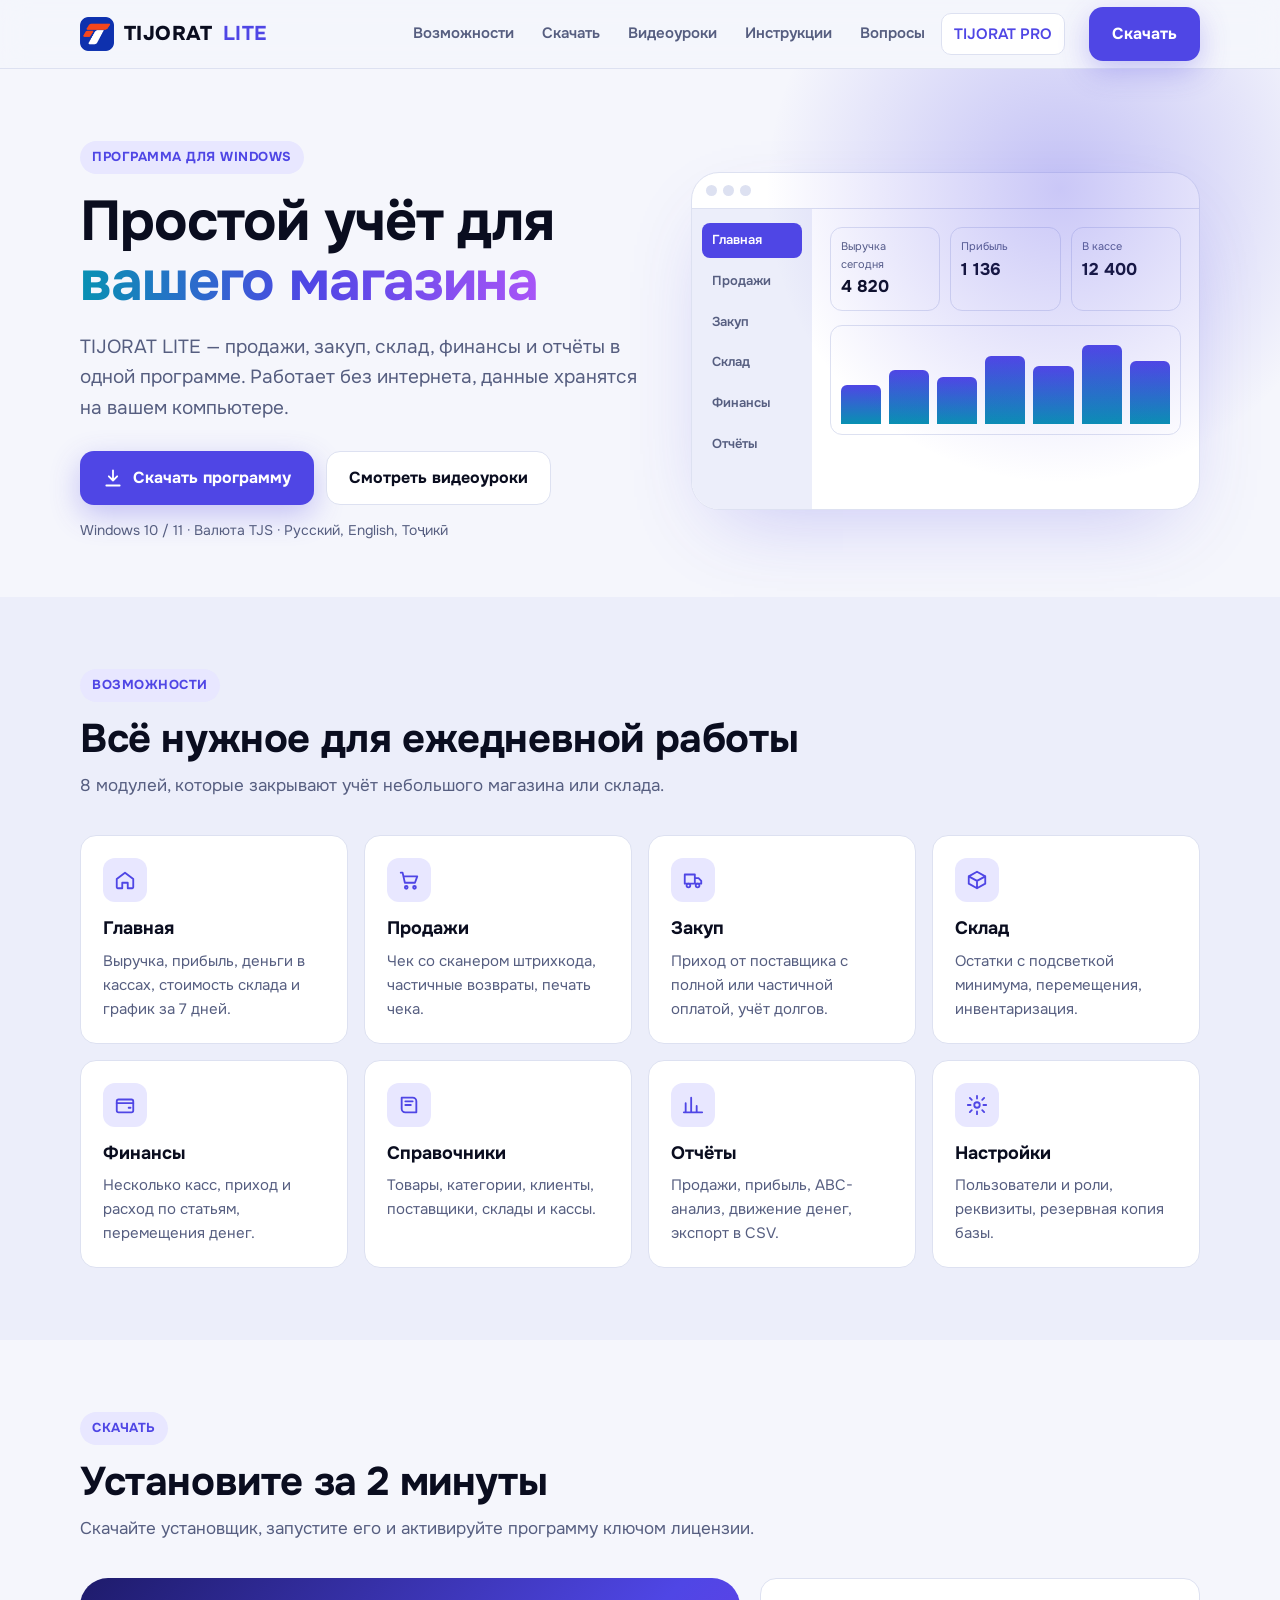
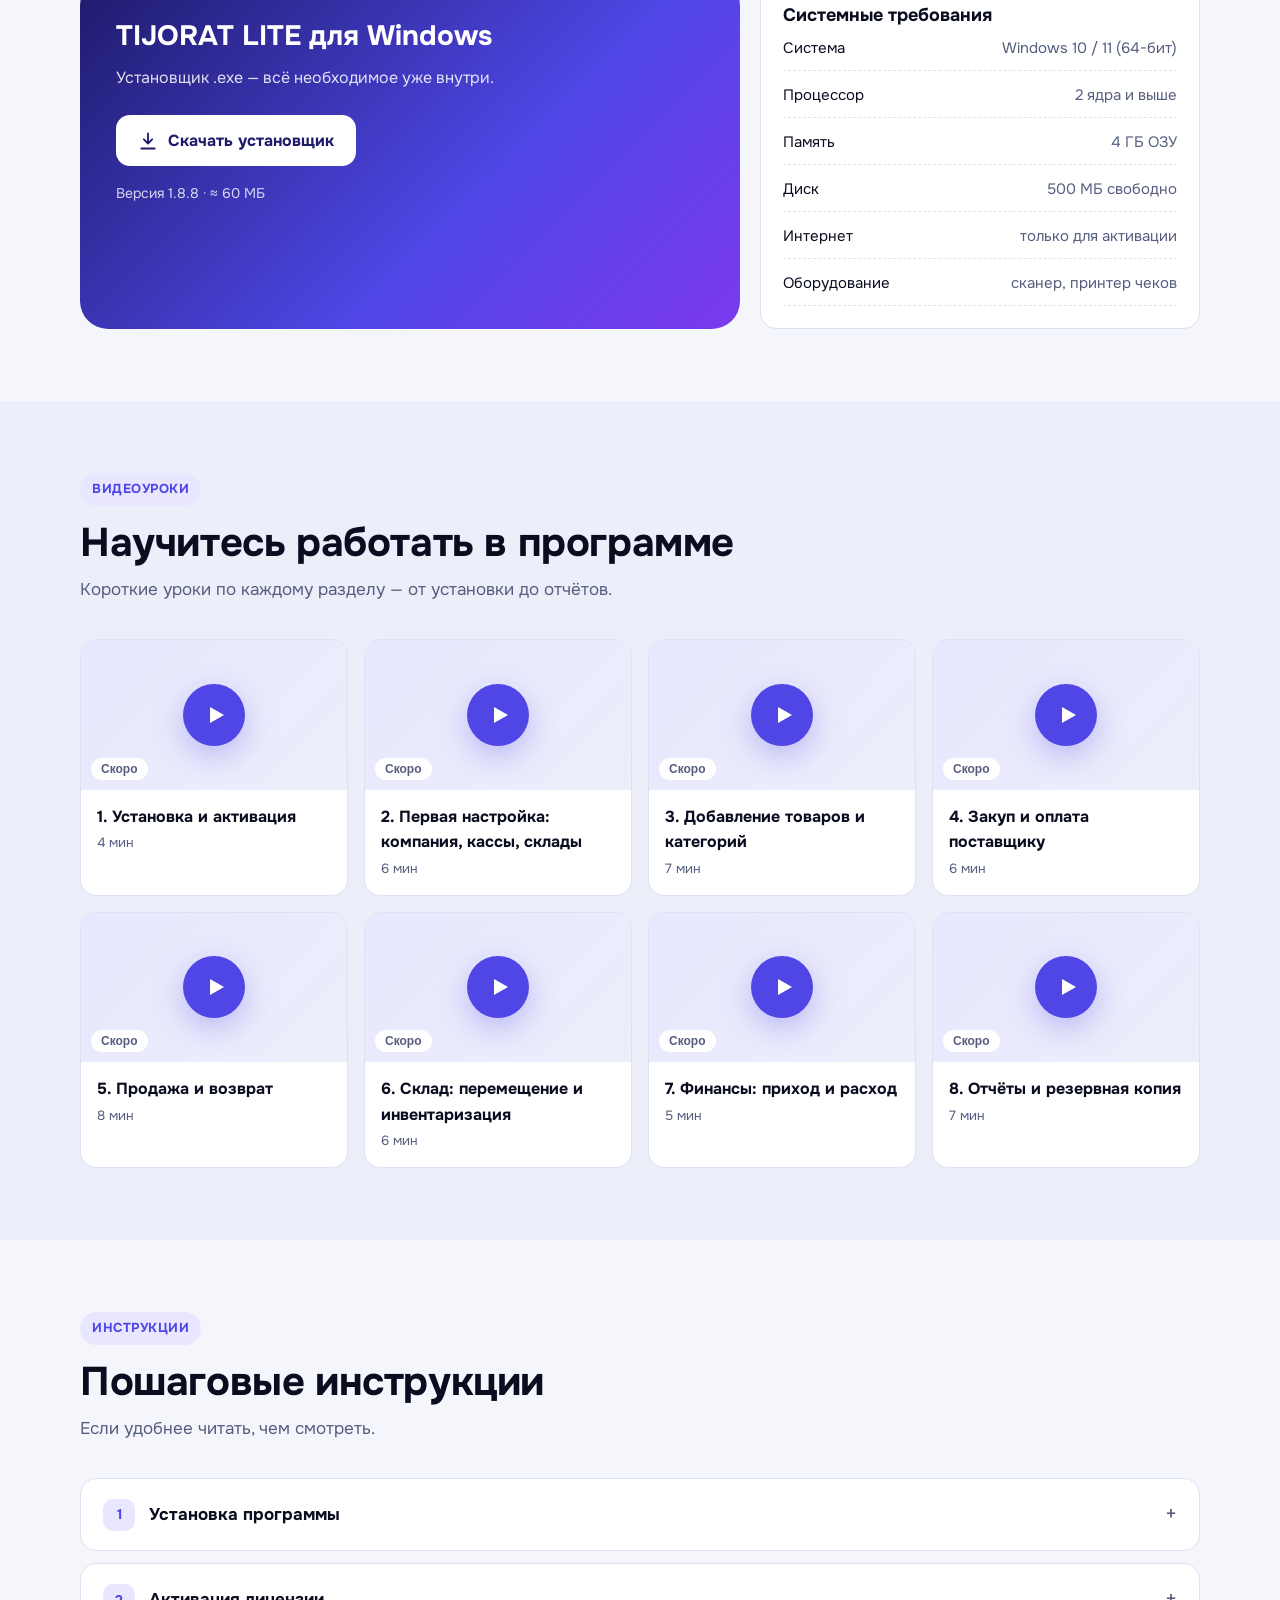
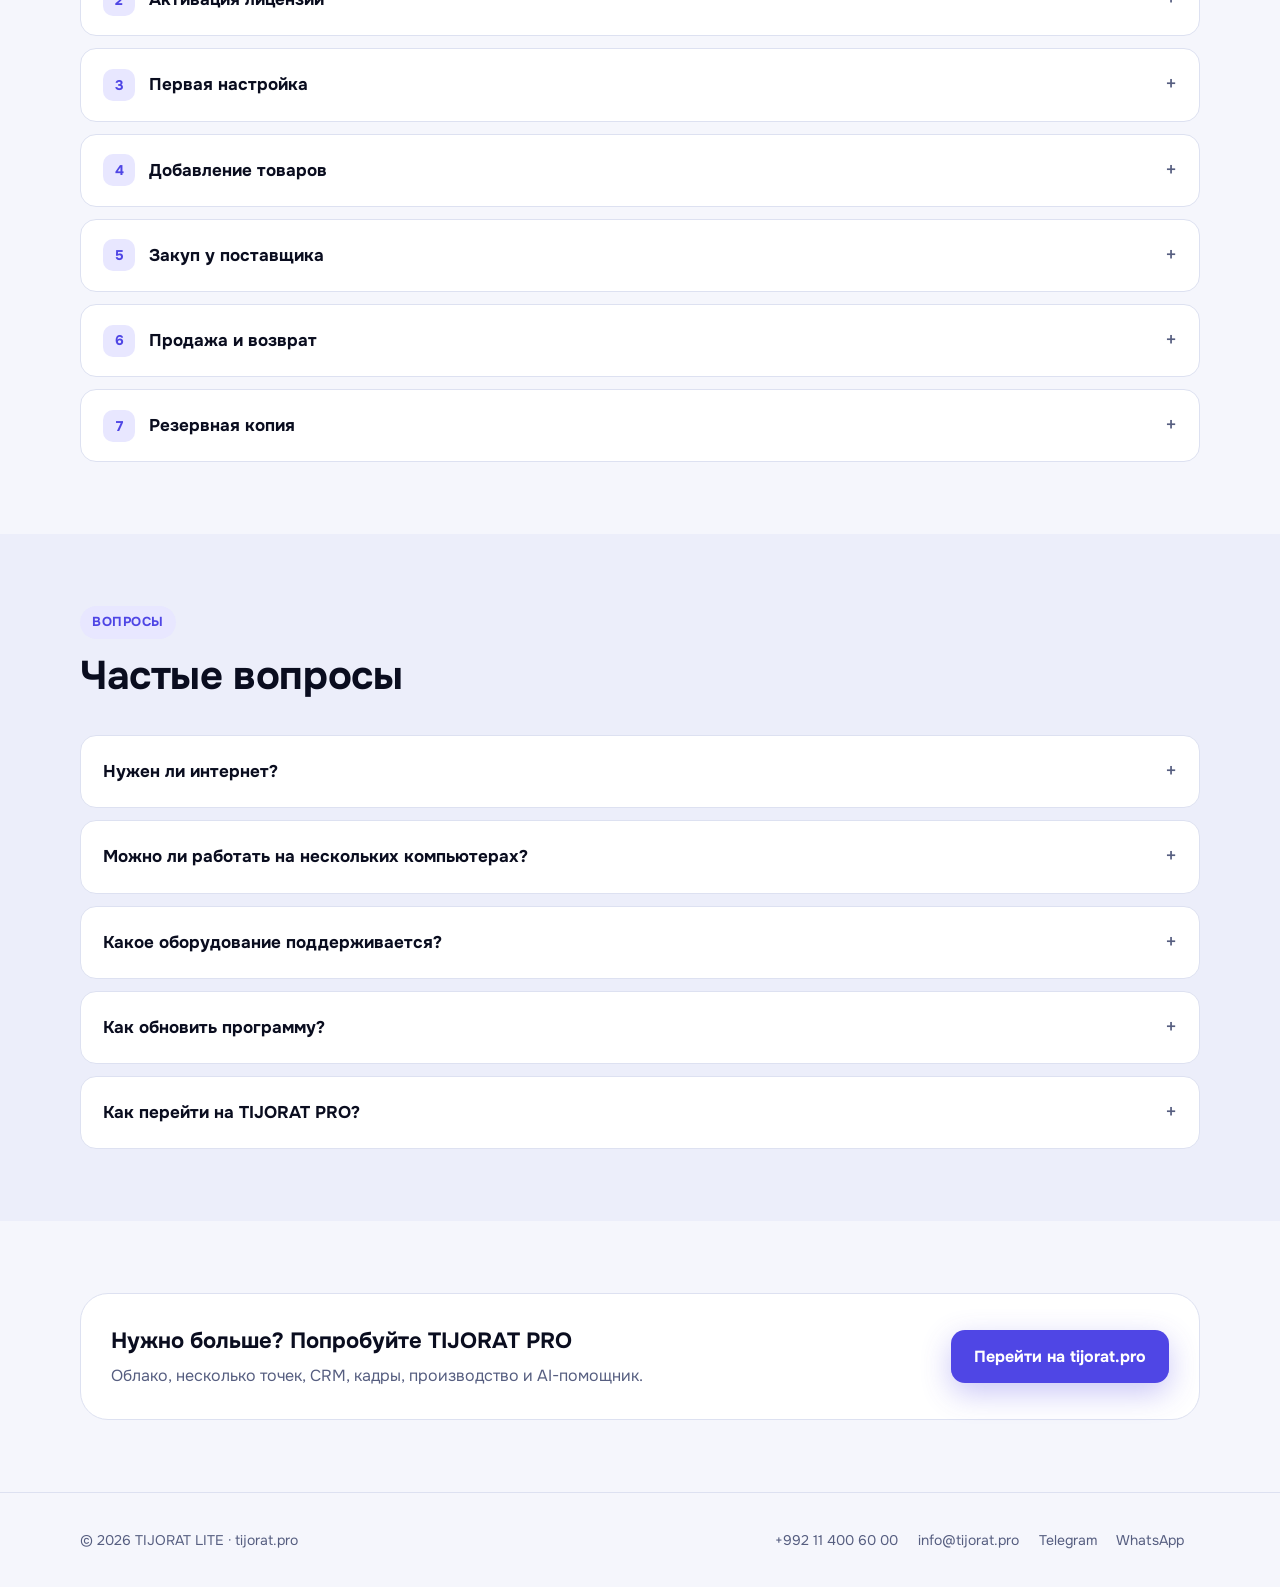
==== commit 73c1739a: "Release 1.8.7: production actions menu, stock before/after in movements, dynamic quick amounts in ch" ====
--- a/tijorat.lite/site/index.html
+++ b/tijorat.lite/site/index.html
@@ -271,10 +271,10 @@
 <script>
 /* ===================== НАСТРОЙКИ — меняйте здесь ===================== */
 const CONFIG = {
-  version: "1.8.2",
+  version: "1.8.8",
   // Файл установщика положите в папку downloads/ (или укажите полную ссылку)
-  downloadUrl: "downloads/TijoratLite-Setup-1.8.2.exe",
-  downloadSize: "≈ 70 МБ",
+  downloadUrl: "downloads/TijoratLite-Setup-1.8.8.exe",
+  downloadSize: "≈ 60 МБ",
   // Видеоуроки: youtube — ID ролика (часть после v=). Пустой ID = «Скоро».
   videos: [
     { title: "Установка и активация", time: "4 мин", youtube: "" },
